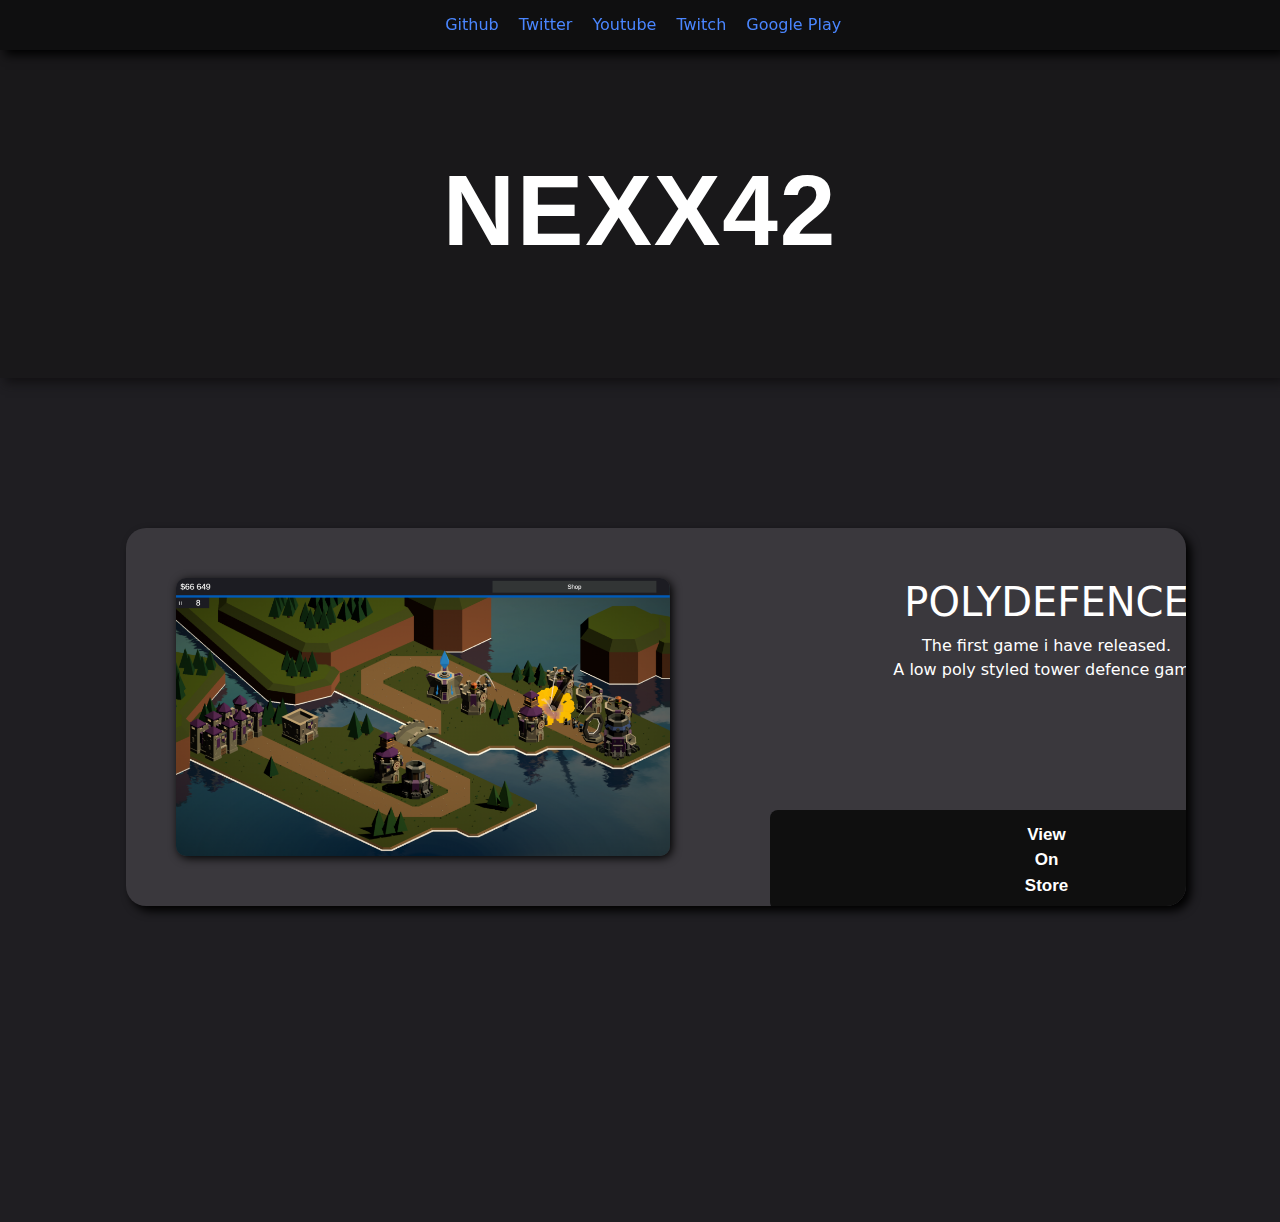
==== index.html @ 631907a1 "Website name fix" ====
<!DOCTYPE html>
<html>
    <head>
        <title>NeXx42</title>
        <link rel="stylesheet" href="bootstrap/css/bootstrap.min.css">
        <link rel = "stylesheet" type = "text/css" href = "StyleSheet.css">

        <script>
            function openLink(to){
                switch(to){
                    case "store-polydefence":
                        window.open("https://play.google.com/store/apps/details?id=com.Polynexx.PolyDefence", "_blank");
                        break;
                }
            }
        </script>
    </head>
    <body>

        <div class="Links">
            <ul>
                <li><a href="https://github.com/NeXx42"target="_blank">Github</a></li>
                <li><a href="https://twitter.com/Nexx42tv"target="_blank">Twitter</a></li>
                <li ><a href="https://www.youtube.com/channel/UCvHiG9ZnD5xXVgLH3eRAClg"target="_blank">Youtube</a></li>
                <li ><a href="https://www.twitch.tv/nexx42tv"target="_blank">Twitch</a></li>
                <li ><a href="https://play.google.com/store/apps/developer?id=Polynexx"target="_blank">Google Play</a></li>
            </ul>
        </div>
        <div class="TopHeader">
            <h1 class="TopHeader">NEXX42</h1>
        </div>

        <ol>
            <div class="Lastest">
                <img src="Resources/Screenshot3.png" width="1920" height="1080"></img>
                <div id="Lastest-Text">
                    <h1> POLYDEFENCE</h1>
                    <a>The first game i have released.<br>A low poly styled tower defence game</a><br>
                    <button type="button" onclick="openLink('store-polydefence')">View On Store</button>
                </div>
            </div>      
        </ol>
    </body>
</html>
---- StyleSheet.css ----
*{
    margin: 0;
    padding: 0;
    box-sizing: border-box;
}

body{
    background-color: rgb(31,30,34);
    position: relative;
    min-height: 100vh;
    padding-bottom: 50vh;
}



/* width */
::-webkit-scrollbar {
    width: 7px;
  }
  
  /* Track */
  ::-webkit-scrollbar-track {
    box-shadow: rgb(31,30,34); 
  }
   
  /* Handle */
  ::-webkit-scrollbar-thumb {
    background: #919091; 
    border-radius: 10px;
  }
  
  /* Handle on hover */
  ::-webkit-scrollbar-thumb:hover {
    background: #686868; 
  }






div.Links{
    background-color: #0F0F10;
    position: fixed;
    top: 0px;
    left: 0;
    width: 100%;
    height: 50px;
    overflow: hidden;

    text-align: center;
    z-index: 999;

    box-shadow: 5px 5px 10px #000000;
}

div.Links li a{
    color: #4a86ff;
    text-decoration: none;
    padding: 0px 10px;

    transition: all .1s;
}

div.Links a:hover{
    color: #2459c2;
}

div.Links ul{
    margin-left: auto;
    margin-right: auto;
    margin-top: 15px;
    display: flex;

    align-content: center;
    justify-content: center;

    float: none;
    position: relative;
    top: 20%;
    left: 49%;
    transform: translate(-50%, -50%);

    list-style-type: none;
    cursor:pointer;  
}




.TopHeader{
    background-color: rgb(25,24,26);
    position: relative;
    top: 50px;
    left: 0;
    width: 100%;
    overflow: hidden;
    padding: 50px;

    align-content: center;
    justify-content: center;


}

div.TopHeader{
    box-shadow: 5px 5px 10px rgb(18, 17, 19);
}

h1.TopHeader{
    text-align: center;

    cursor:default;  
    font-family: "Arial Black", Gadget, sans-serif;
    letter-spacing: 1.8px;
    word-spacing: -5px;
    color: #FFFFFF;
    font-weight: 700;
    text-decoration: none;
    font-style: normal;
    font-variant: normal;
    text-transform: uppercase;

    top: 0px;
    font-size: 100px;
}




.Lastest{
    background-color: rgb(58, 56, 61);
    border-radius: 20px;

    overflow: hidden;
    position: relative;
    top: 150px;
    margin-top: 50px;
    width: 85%;
    left: 7.5%;
    height: 378px;
    padding: 50px 50px;
    box-sizing:border-box;
    display: flex;

    box-shadow: 5px 5px 10px black;
}

.Lastest img{
    width: 40em;
    height: 100%;
    border-radius: 10px;
    box-shadow: 2px 2px 10px #000000;
    margin-right: 100px;
}

#Lastest-Text{
    color: white;
    width: 75%;
    text-align: center;
}

.Lastest button{
    margin-top: 7.5em;
    background-color:#0f0f0f;
	display:inline-block;
	cursor:pointer;
	color:#ffffff;
	font-family:Arial;
	font-size:17px;
	font-weight:bold;
	padding: 12px 15em;
	text-decoration:none;
    border: none;
    bottom: 0;;
    border-radius: 8px;
    transition: all .1s;
}

.Lastest button:hover {
	background-color:#000000;
    box-shadow: 5px 5px 10px #000000;
}
.Lastest button:active {
	position:relative;
	top:1px;
}
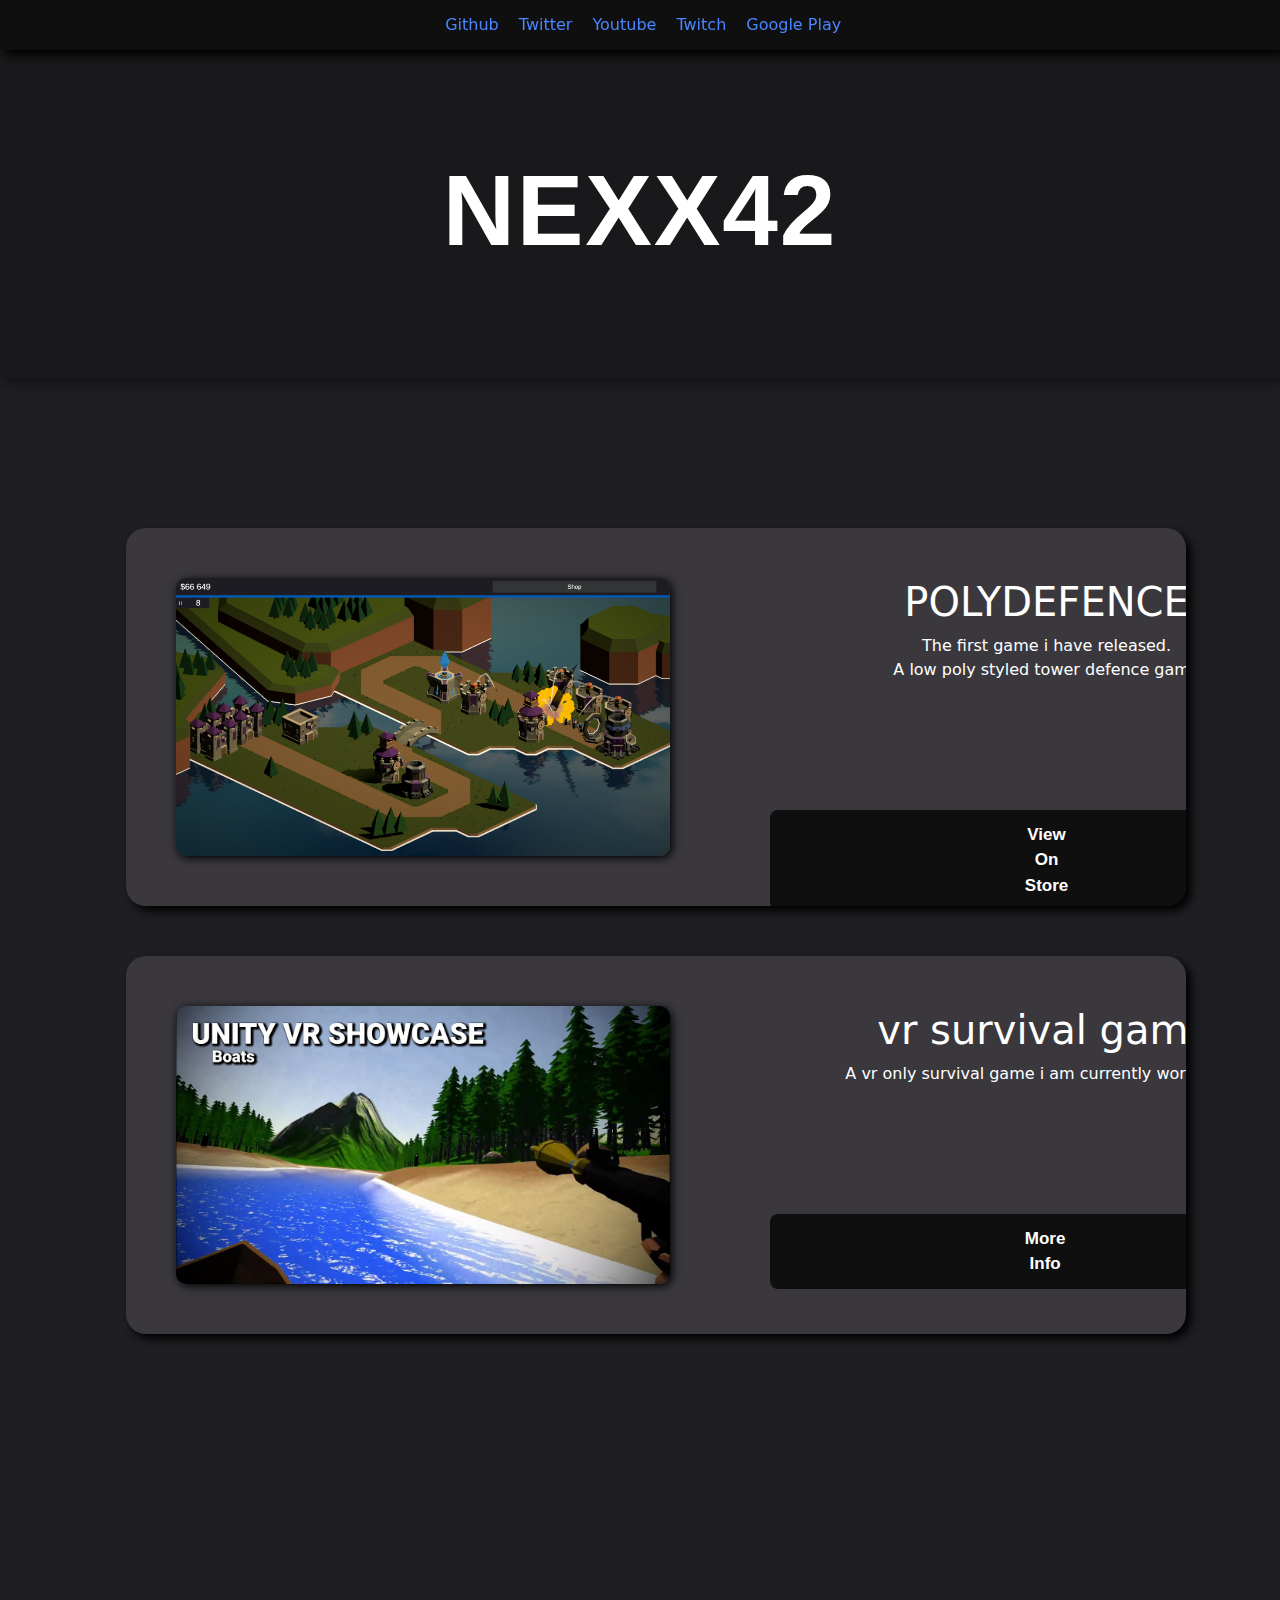
==== commit 52f68cbe: "Added vr fps page" ====
--- a/index.html
+++ b/index.html
@@ -10,6 +10,10 @@
                 switch(to){
                     case "store-polydefence":
                         window.open("https://play.google.com/store/apps/details?id=com.Polynexx.PolyDefence", "_blank");
+                        break;
+
+                    case "page-vrfps":
+                        window.location.href = "Blogs/FPSBlog.html";
                         break;
                 }
             }
@@ -39,6 +43,15 @@
                     <button type="button" onclick="openLink('store-polydefence')">View On Store</button>
                 </div>
             </div>      
+
+            <div class="Lastest">
+                <img src="Resources/VR-FPS/1.jpg" width="1920" height="1080"></img>
+                <div id="Lastest-Text">
+                    <h1> vr survival game</h1>
+                    <a>A vr only survival game i am currently working on</a><br>
+                    <button type="button" onclick="openLink('page-vrfps')">More Info</button>
+                </div>
+            </div>  
         </ol>
     </body>
 </html>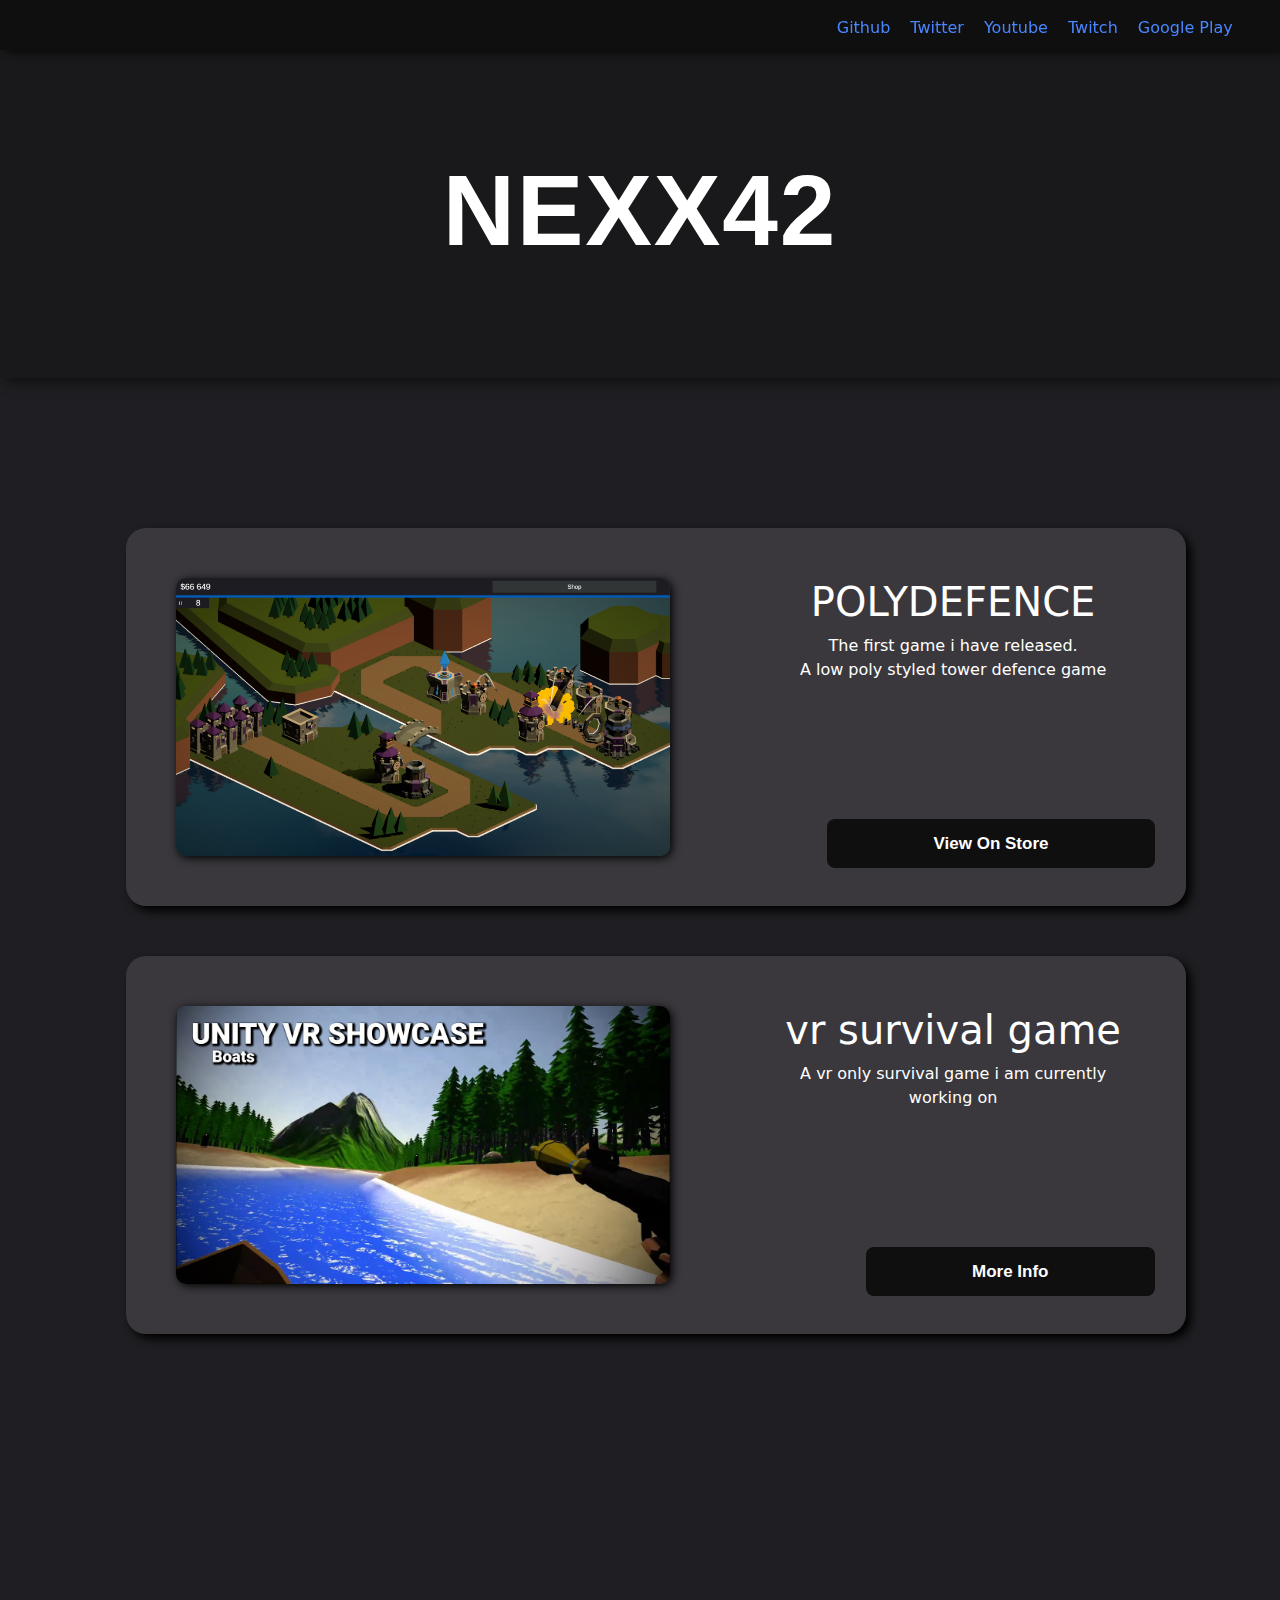
==== commit dda42938: "Added all conent for vr fps" ====
--- a/index.html
+++ b/index.html
@@ -4,6 +4,7 @@
         <title>NeXx42</title>
         <link rel="stylesheet" href="bootstrap/css/bootstrap.min.css">
         <link rel = "stylesheet" type = "text/css" href = "StyleSheet.css">
+        <link rel="icon" href="Resources/Profile.png">
 
         <script>
             function openLink(to){
@@ -38,8 +39,10 @@
             <div class="Lastest">
                 <img src="Resources/Screenshot3.png" width="1920" height="1080"></img>
                 <div id="Lastest-Text">
-                    <h1> POLYDEFENCE</h1>
-                    <a>The first game i have released.<br>A low poly styled tower defence game</a><br>
+                    <div>
+                        <h1> POLYDEFENCE</h1>
+                        <a>The first game i have released.<br>A low poly styled tower defence game<br></a>
+                    </div>
                     <button type="button" onclick="openLink('store-polydefence')">View On Store</button>
                 </div>
             </div>      
@@ -47,8 +50,10 @@
             <div class="Lastest">
                 <img src="Resources/VR-FPS/1.jpg" width="1920" height="1080"></img>
                 <div id="Lastest-Text">
-                    <h1> vr survival game</h1>
-                    <a>A vr only survival game i am currently working on</a><br>
+                    <div>
+                        <h1> vr survival game</h1>
+                        <a>A vr only survival game i am currently working on<br></a>
+                    </div>
                     <button type="button" onclick="openLink('page-vrfps')">More Info</button>
                 </div>
             </div>  
--- a/StyleSheet.css
+++ b/StyleSheet.css
@@ -9,6 +9,7 @@
     position: relative;
     min-height: 100vh;
     padding-bottom: 50vh;
+    min-width: 1100px;
 }
 
 
@@ -16,23 +17,23 @@
 /* width */
 ::-webkit-scrollbar {
     width: 7px;
-  }
+}
   
-  /* Track */
-  ::-webkit-scrollbar-track {
+/* Track */
+    ::-webkit-scrollbar-track {
     box-shadow: rgb(31,30,34); 
-  }
+}
    
-  /* Handle */
-  ::-webkit-scrollbar-thumb {
+/* Handle */
+::-webkit-scrollbar-thumb {
     background: #919091; 
     border-radius: 10px;
-  }
+}
   
-  /* Handle on hover */
-  ::-webkit-scrollbar-thumb:hover {
+/* Handle on hover */
+::-webkit-scrollbar-thumb:hover {
     background: #686868; 
-  }
+}
 
 
 
@@ -47,11 +48,22 @@
     width: 100%;
     height: 50px;
     overflow: hidden;
-
-    text-align: center;
+    display: flex;
+
     z-index: 999;
-
-    box-shadow: 5px 5px 10px #000000;
+    padding: 0px 25px;
+
+    box-shadow: 5px 0px 10px #000000;
+
+    
+    align-content: left;
+    justify-content: left;
+}
+
+.Links a{
+    margin-top: 15px;
+    color: white;
+    text-decoration: none;
 }
 
 div.Links li a{
@@ -72,9 +84,6 @@
     margin-top: 15px;
     display: flex;
 
-    align-content: center;
-    justify-content: center;
-
     float: none;
     position: relative;
     top: 20%;
@@ -82,7 +91,7 @@
     transform: translate(-50%, -50%);
 
     list-style-type: none;
-    cursor:pointer;  
+    cursor: pointer;  
 }
 
 
@@ -161,19 +170,25 @@
 }
 
 .Lastest button{
-    margin-top: 7.5em;
     background-color:#0f0f0f;
 	display:inline-block;
+
 	cursor:pointer;
 	color:#ffffff;
 	font-family:Arial;
 	font-size:17px;
 	font-weight:bold;
-	padding: 12px 15em;
 	text-decoration:none;
+
+	padding: 12px 10%;
+
     border: none;
-    bottom: 0;;
     border-radius: 8px;
+       
+    position: absolute;
+    bottom: 10%;
+    right: 3%;
+
     transition: all .1s;
 }
 
@@ -181,8 +196,5 @@
 	background-color:#000000;
     box-shadow: 5px 5px 10px #000000;
 }
-.Lastest button:active {
-	position:relative;
-	top:1px;
-}
-
+
+
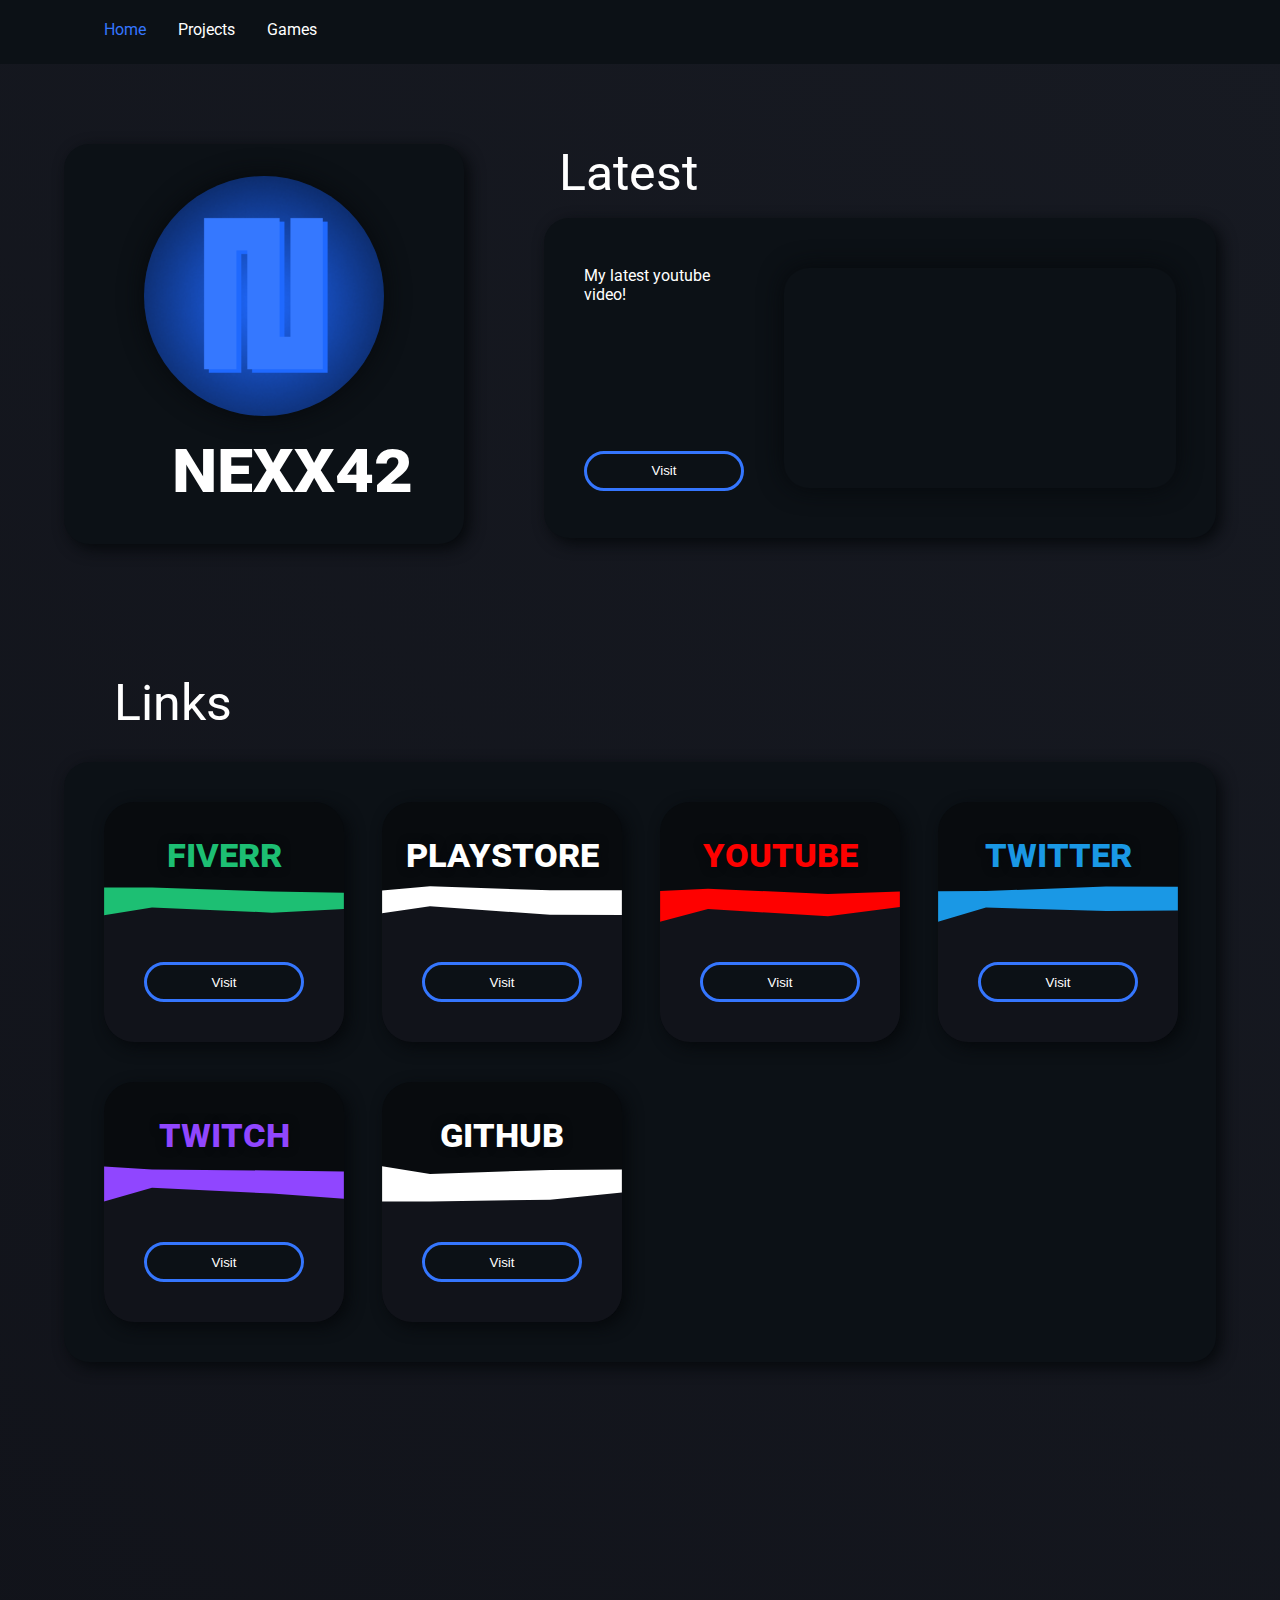
==== commit ca00579c: "Website redesign" ====
--- a/index.html
+++ b/index.html
@@ -1,62 +1,98 @@
 <!DOCTYPE html>
-<html>
+<html lang="en">
     <head>
-        <title>NeXx42</title>
-        <link rel="stylesheet" href="bootstrap/css/bootstrap.min.css">
-        <link rel = "stylesheet" type = "text/css" href = "StyleSheet.css">
-        <link rel="icon" href="Resources/Profile.png">
+        <meta charset="UTF-8">
+        <meta http-equiv="X-UA-Compatible" content="IE=edge">
+        <meta name="viewport" content="width=device-width, initial-scale=1.0">
 
+        <link href="https://css.gg/css?=|dark-mode" rel="stylesheet">
+
+        <link rel="preconnect" href="https://fonts.gstatic.com">
+        <link href="https://fonts.googleapis.com/css2?family=Roboto:wght@500&display=swap" rel="stylesheet">
+
+        <link href="StyleSheet.css" rel="StyleSheet" type="text/css">
+
+        <script src = "Javascript.js" type = "text/javascript"></script>
+        <script src = "./Resources/ContentLoader.js" type = "text/javascript"></script>
+        <script src = "./Resources/SiteContent.js" type = "text/javascript"></script>
+
+        <!-- Global site tag (gtag.js) - Google Analytics -->
+        <script async src="https://www.googletagmanager.com/gtag/js?id=G-R3EZ5P6T62"></script>
         <script>
-            function openLink(to){
-                switch(to){
-                    case "store-polydefence":
-                        window.open("https://play.google.com/store/apps/details?id=com.Polynexx.PolyDefence", "_blank");
-                        break;
+            window.dataLayer = window.dataLayer || [];
+            function gtag(){dataLayer.push(arguments);}
+            gtag('js', new Date());
 
-                    case "page-vrfps":
-                        window.location.href = "Blogs/FPSBlog.html";
-                        break;
-                }
-            }
+            gtag('config', 'G-R3EZ5P6T62');
         </script>
+
+        <link rel="icon" href="./Resources/Profile.png">
+        <title>Home</title>
     </head>
-    <body>
 
-        <div class="Links">
-            <ul>
-                <li><a href="https://github.com/NeXx42"target="_blank">Github</a></li>
-                <li><a href="https://twitter.com/Nexx42tv"target="_blank">Twitter</a></li>
-                <li ><a href="https://www.youtube.com/channel/UCvHiG9ZnD5xXVgLH3eRAClg"target="_blank">Youtube</a></li>
-                <li ><a href="https://www.twitch.tv/nexx42tv"target="_blank">Twitch</a></li>
-                <li ><a href="https://play.google.com/store/apps/developer?id=Polynexx"target="_blank">Google Play</a></li>
-            </ul>
-        </div>
-        <div class="TopHeader">
-            <h1 class="TopHeader">NEXX42</h1>
+    <body class="dark">
+        <div class="TopBar">
+            <div class="TopBarContainer">
+                <ul class="TopBarItem">
+                    <li class="TopBarItem"><a class="TopBarItem" href="./index.html" style="color: var(--AccentColour);">Home</a></li>
+                    <li class="TopBarItem"><a class="TopBarItem" href="./Pages/projects.html">Projects</a></li>
+                    <li class="TopBarItem"><a class="TopBarItem" href="./Pages/games.html">Games</a></li>
+                </ul>
+                
+                <i class="gg-dark-mode"><input class="TopBarItem"  type="button" onclick="ChangeTheme(0)"></i>
+            </div>
         </div>
 
-        <ol>
-            <div class="Lastest">
-                <img src="Resources/Screenshot3.png" width="1920" height="1080"></img>
-                <div id="Lastest-Text">
-                    <div>
-                        <h1> POLYDEFENCE</h1>
-                        <a>The first game i have released.<br>A low poly styled tower defence game<br></a>
+        <div Class="MainContainer">
+            <div class="ProfileContainer">
+                <div class="ProfileHolder">
+                    <img class="ProfileHolder" src="./Resources/Profile.png">
+                    <a class="ProfileHolder">Nexx42</a>
+                </div>
+
+                <div class="ProfileLatestContainer">
+                    <a class="ProfileLatest">Latest</a>
+                    <div class="ProfileLatest">
+
+                        <div class="ProfileLatestText">
+                            <a class="ProfileLatestText">
+                                My latest youtube video!
+                            </a>
+
+                            <input type="button" value="Visit" class="ProfileLatestText" onclick="window.open('https://www.youtube.com/watch?v=Yyer2_OreT4&t=2s','_blank')">
+                        </div>
+
+                        <iframe class="ProfileLatest" width="392" height="220" 
+                            src="https://www.youtube-nocookie.com/embed/Yyer2_OreT4" 
+                            title="YouTube video player" 
+                            frameborder="0" 
+                            allow="accelerometer; autoplay; clipboard-write; encrypted-media; gyroscope; picture-in-picture" 
+                            allowfullscreen>
+                        </iframe>
                     </div>
-                    <button type="button" onclick="openLink('store-polydefence')">View On Store</button>
+                    
                 </div>
-            </div>      
+            </div>
 
-            <div class="Lastest">
-                <img src="Resources/VR-FPS/1.jpg" width="1920" height="1080"></img>
-                <div id="Lastest-Text">
-                    <div>
-                        <h1> vr survival game</h1>
-                        <a>A vr only survival game i am currently working on<br></a>
-                    </div>
-                    <button type="button" onclick="openLink('page-vrfps')">More Info</button>
+            <div class="Links">
+                <a class="Links">Links</a>
+
+                <div id="LinkMainContainer">
+
+
                 </div>
-            </div>  
-        </ol>
+            </div>
+        </div>
+
+        <div class="Footer">
+
+        </div>
     </body>
+
+    <footer>
+        <script>
+            GenerateLinks();
+            LoadTheme();
+        </script>
+    </footer>
 </html>--- a/StyleSheet.css
+++ b/StyleSheet.css
@@ -1,38 +1,303 @@
-*{
-    margin: 0;
-    padding: 0;
-    box-sizing: border-box;
-}
+:root{
+    --base_headerMain : #0C1116;
+    --base_headerMain2 : #080b0e;
+    --base_bodyMain : #171A22;
+    --base_bodyMain2 : #11131a;
+    --base_defaultTextColor : white;
+    --base_bodyMainShadow : #06090c;
+
+    --Body_Width: calc(1920px * 0.6);
+    --AccentColour : #3576FE;
+}
+
+.light{
+    transition: all .2s;
+
+    --headerMain : #EEEEEE;
+    --headerMain2 : #dbdbdb;
+    --bodyMain : rgb(255, 255, 255);
+    --bodyMain2 : rgb(224, 224, 224);
+    --defaultTextColor : rgb(0, 0, 0);
+    --bodyMainShadow : rgb(165, 165, 165);
+}
+
+.dark{
+    transition: all .2s;
+
+    --headerMain : var(--base_headerMain);
+    --headerMain2 : var(--base_headerMain2);
+    --bodyMain : var(--base_bodyMain);
+    --bodyMain2 : var(--base_bodyMain2);
+    --defaultTextColor : var(--base_defaultTextColor);
+    --bodyMainShadow : var(--base_bodyMainShadow);
+}
+
+
+
+
+
 
 body{
-    background-color: rgb(31,30,34);
-    position: relative;
-    min-height: 100vh;
-    padding-bottom: 50vh;
-    min-width: 1100px;
+    font-family: 'Roboto', sans-serif;
+
+    color: var(--defaultTextColor);
+    background: linear-gradient(45deg, var(--bodyMain2) 0%, var(--bodyMain) 100%);
+
+    margin: 0em;
+    cursor: default;
+
+    animation: transitionIn .5s linear;
+}
+
+@keyframes transitionIn{
+    from{
+        opacity: 0;
+    }
+
+    to{
+        opacity: 1;
+    }
 }
 
 
 
 /* width */
 ::-webkit-scrollbar {
-    width: 7px;
+    width: 10px;
 }
   
 /* Track */
-    ::-webkit-scrollbar-track {
-    box-shadow: rgb(31,30,34); 
-}
-   
+::-webkit-scrollbar-track {
+    background-color: var(--headerMain2);
+}
+
 /* Handle */
 ::-webkit-scrollbar-thumb {
-    background: #919091; 
-    border-radius: 10px;
-}
-  
-/* Handle on hover */
-::-webkit-scrollbar-thumb:hover {
-    background: #686868; 
+    background: var(--AccentColour); 
+}
+
+
+
+.MainContainer{
+    position: relative;
+
+    left: Calc((100% - var(--Body_Width)) / 2);
+
+    min-width : var(--Body_Width);
+    width: var(--Body_Width);
+    height: 100%;
+
+    margin-top: 5em;
+}
+
+
+
+
+
+.TopBar{
+    width: 100%;
+    height: 4em;
+
+    background-color: var(--headerMain);
+    z-index: 5;
+}
+
+.TopBarContainer{
+    position: relative;
+
+    min-width : var(--Body_Width);
+    width: var(--Body_Width);
+    height: 100%;
+
+    left: Calc((100% - var(--Body_Width)) / 2);
+
+    display: flex;
+}
+
+ul.TopBarItem{
+    display: flex;
+    list-style-type: none;  
+
+    width: 95%;
+}
+
+li.TopBarItem{
+    height: 100%;
+    width: auto;
+    margin-right: 2em;
+}
+
+a.TopBarItem{
+    text-decoration: none;
+    height: 100%;
+
+    text-align: center;
+    vertical-align: sub;
+
+    color: var(--defaultTextColor);
+
+    transition: color .2s;
+}
+
+a.TopBarItem:hover{
+    cursor: pointer;
+    color: var(--AccentColour);
+}
+
+input.TopBarItem{
+    position: relative;
+
+    width: 2em;
+    height: 2em;
+    right: .5em;
+
+    background-color: var(--headerMain);
+    border-width: 0px;
+
+    opacity: 0;
+    z-index: 1;
+
+    cursor: pointer;
+}
+
+.gg-dark-mode {
+    position: relative;
+
+    transform: scale(var(--ggs,1.25));
+    right: .5em;
+    top: 1.25em;
+
+    margin: 0em;
+}
+
+
+
+
+
+div.ProfileContainer{
+    position: relative;
+    width: 100%;
+    height: 25em;
+}
+
+div.ProfileHolder{
+    width: 25em;
+    height: 25em;
+
+    box-shadow: var(--bodyMainShadow) 5px 5px 15px 0px;
+    background-color: var(--headerMain);
+    border-radius: 25px;
+
+    display: flex;
+    justify-items: center;
+}
+
+img.ProfileHolder{
+    position: relative;
+    width: 15em;
+    height: 15em;
+
+    border-radius: 100000px;
+    left: calc(5em);
+    top: 2em;
+
+    box-shadow: var(--base_bodyMainShadow) 0px 0px 25px 0px;
+}
+
+a.ProfileHolder{
+    position: relative;
+    text-align: center;
+
+    right: 25;
+    top: 3.7em;
+    right: 1.76em;
+
+    font-size: 75px;
+    font-weight: bold;
+    font-variant: all-small-caps;
+}
+
+
+
+
+
+div.ProfileLatestContainer{
+    position: relative;
+
+    height: 20em;
+    width: calc((100% - 25em) - 5em);
+
+    left: 30em;
+    bottom: 25em;
+}
+
+div.ProfileLatest{
+    position: relative;
+
+    width: 100%;
+    height: 100%;
+
+    box-shadow: var(--bodyMainShadow) 5px 5px 15px 0px;
+    background-color: var(--headerMain);
+    top: 1em;
+
+    border-radius: 25px;
+
+    display: flex;
+
+    justify-content: space-evenly;
+    vertical-align: center;
+    align-items: center;
+}
+
+iframe.ProfileLatest
+{
+    position: relative;
+
+    border-radius: 25px;
+    box-shadow: var(--base_bodyMainShadow) 0px 0px 25px 0px;
+}
+
+div.ProfileLatestText{
+    max-width: 10em;
+    height: 70%;
+
+    display: inline-block;
+}
+
+input.ProfileLatestText{
+    position: relative;
+
+    top: 11em;
+
+    height: 3em;
+    width: 12em;
+    z-index: 10;
+    
+    background-color: var(--headerMain);
+    color: var(--defaultTextColor);
+
+    border-radius: 25px;    
+	border: 3px solid var(--AccentColour);
+    
+    transition: all .2s linear;
+    cursor: pointer;
+}
+
+input.ProfileLatestText:hover{
+    background-color: var(--AccentColour);
+    transform: scale(1.1);
+}
+
+
+
+a.ProfileLatest{
+    position: relative;
+
+    font-size: 50px;
+    height: 5em;
+
+    padding-left: 15px;
 }
 
 
@@ -41,160 +306,137 @@
 
 
 div.Links{
-    background-color: #0F0F10;
-    position: fixed;
-    top: 0px;
-    left: 0;
+    position: relative;
+    top: 5em;
+}
+
+a.Links{
+    position: relative;
+
+    font-size: 50px;
+    top: 1em;
+    left: 1em;
+}
+
+
+#LinkMainContainer{
+    width: calc(100% - 2.5em);
+    height: 35em;
+    margin-top: 5em;
+
+    display: grid;
+    grid-template-columns: repeat(4, auto);
+    background-color: var(--headerMain);
+
+    border-radius: 25px;
+    padding-top: 2.5em;
+    padding-left: 2.5em;
+
+    box-shadow: var(--bodyMainShadow) 5px 5px 15px 0px;
+}
+
+div.LinkContainer{
+    height: 15em;
+    min-width: 15em;
+    max-width: 15em;
+
+    background-color: var(--headerMain2);
+    border-radius: 30px;
+
+    box-shadow: var(--bodyMainShadow) 5px 5px 15px 0px;
+}
+
+div.LinkContainerTop{
+    height: 5em;
+    position: relative;
+
+    display: flex;
+    justify-content: center;
+}
+
+a.LinkContainerTop{
+    position: relative;
+
+    font-size: 40px;
+    font-weight: bold;
+    font-variant: all-small-caps;
+
+    top: .7em;
+    text-align: center;
+
+    text-shadow: var(--bodyMainShadow) 0px 0px 10px;
+}
+
+
+div.LinkContainerBot{
+    position: relative;
+
+    height: 5em;
+    width: 99.9%;
+    left: .05%;
+
+    background-color: var(--bodyMain2);
+}
+
+
+div.LinkContainerBot2{
+    position: relative;
+
     width: 100%;
-    height: 50px;
-    overflow: hidden;
-    display: flex;
-
-    z-index: 999;
-    padding: 0px 25px;
-
-    box-shadow: 5px 0px 10px #000000;
-
+    height: 10em;
+    bottom: 5em;
     
-    align-content: left;
-    justify-content: left;
-}
-
-.Links a{
-    margin-top: 15px;
-    color: white;
-    text-decoration: none;
-}
-
-div.Links li a{
-    color: #4a86ff;
-    text-decoration: none;
-    padding: 0px 10px;
-
-    transition: all .1s;
-}
-
-div.Links a:hover{
-    color: #2459c2;
-}
-
-div.Links ul{
-    margin-left: auto;
-    margin-right: auto;
-    margin-top: 15px;
-    display: flex;
-
-    float: none;
-    position: relative;
-    top: 20%;
-    left: 49%;
-    transform: translate(-50%, -50%);
-
-    list-style-type: none;
-    cursor: pointer;  
-}
-
-
-
-
-.TopHeader{
-    background-color: rgb(25,24,26);
-    position: relative;
-    top: 50px;
-    left: 0;
+    background-color: var(--bodyMain2);
+    border-radius: 00px 0px 30px 30px;
+}
+
+input.LinkContainerBot{
+    position: relative;
+
+    bottom: 12em;
+    left: 3em;
+
+    height: 3em;
+    width: 12em;
+    z-index: 10;
+    
+    background-color: var(--headerMain);
+    color: var(--defaultTextColor);
+
+    border-radius: 25px;    
+	border: 3px solid var(--AccentColour);
+    
+    transition: all .2s linear;
+
+    cursor: pointer;
+}
+
+input.LinkContainerBot:hover{
+    background-color: var(--AccentColour);
+    transform: scale(1.1);
+}
+
+
+
+
+
+
+
+
+
+
+
+
+
+
+
+
+
+.Footer{
+    position: relative;
+    margin-top: 20em;
+
     width: 100%;
-    overflow: hidden;
-    padding: 50px;
-
-    align-content: center;
-    justify-content: center;
-
-
-}
-
-div.TopHeader{
-    box-shadow: 5px 5px 10px rgb(18, 17, 19);
-}
-
-h1.TopHeader{
-    text-align: center;
-
-    cursor:default;  
-    font-family: "Arial Black", Gadget, sans-serif;
-    letter-spacing: 1.8px;
-    word-spacing: -5px;
-    color: #FFFFFF;
-    font-weight: 700;
-    text-decoration: none;
-    font-style: normal;
-    font-variant: normal;
-    text-transform: uppercase;
-
-    top: 0px;
-    font-size: 100px;
-}
-
-
-
-
-.Lastest{
-    background-color: rgb(58, 56, 61);
-    border-radius: 20px;
-
-    overflow: hidden;
-    position: relative;
-    top: 150px;
-    margin-top: 50px;
-    width: 85%;
-    left: 7.5%;
-    height: 378px;
-    padding: 50px 50px;
-    box-sizing:border-box;
-    display: flex;
-
-    box-shadow: 5px 5px 10px black;
-}
-
-.Lastest img{
-    width: 40em;
-    height: 100%;
-    border-radius: 10px;
-    box-shadow: 2px 2px 10px #000000;
-    margin-right: 100px;
-}
-
-#Lastest-Text{
-    color: white;
-    width: 75%;
-    text-align: center;
-}
-
-.Lastest button{
-    background-color:#0f0f0f;
-	display:inline-block;
-
-	cursor:pointer;
-	color:#ffffff;
-	font-family:Arial;
-	font-size:17px;
-	font-weight:bold;
-	text-decoration:none;
-
-	padding: 12px 10%;
-
-    border: none;
-    border-radius: 8px;
-       
-    position: absolute;
-    bottom: 10%;
-    right: 3%;
-
-    transition: all .1s;
-}
-
-.Lastest button:hover {
-	background-color:#000000;
-    box-shadow: 5px 5px 10px #000000;
-}
-
-
+    height: 10em;
+    background-color: var(--headerMain2);
+}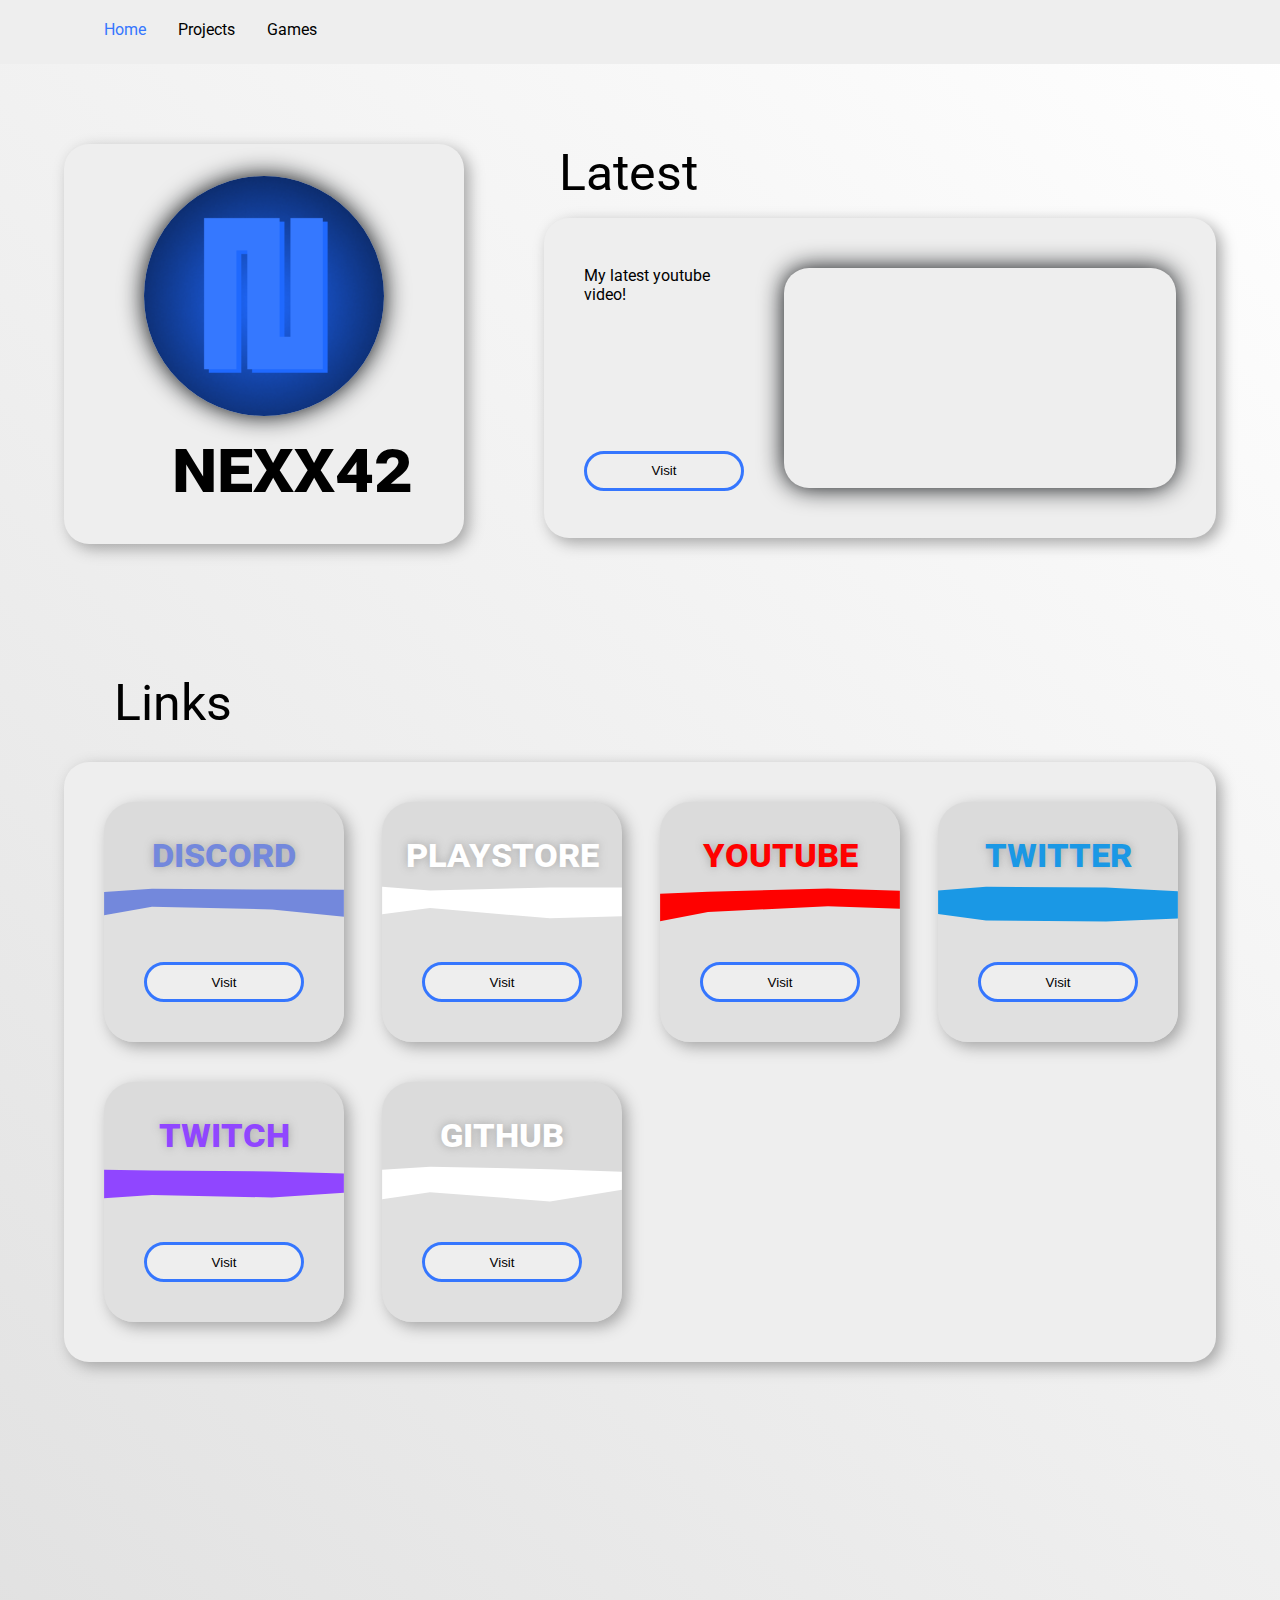
==== commit d671a13e: "Changed Latest Video" ====
--- a/index.html
+++ b/index.html
@@ -59,11 +59,11 @@
                                 My latest youtube video!
                             </a>
 
-                            <input type="button" value="Visit" class="ProfileLatestText" onclick="window.open('https://www.youtube.com/watch?v=Yyer2_OreT4&t=2s','_blank')">
+                            <input type="button" value="Visit" class="ProfileLatestText" onclick="window.open('https://youtu.be/szovCEVkpQQ','_blank')">
                         </div>
 
                         <iframe class="ProfileLatest" width="392" height="220" 
-                            src="https://www.youtube-nocookie.com/embed/Yyer2_OreT4" 
+                            src="https://www.youtube-nocookie.com/embed/szovCEVkpQQ" 
                             title="YouTube video player" 
                             frameborder="0" 
                             allow="accelerometer; autoplay; clipboard-write; encrypted-media; gyroscope; picture-in-picture" 
@@ -95,4 +95,4 @@
             LoadTheme();
         </script>
     </footer>
-</html>+</html>
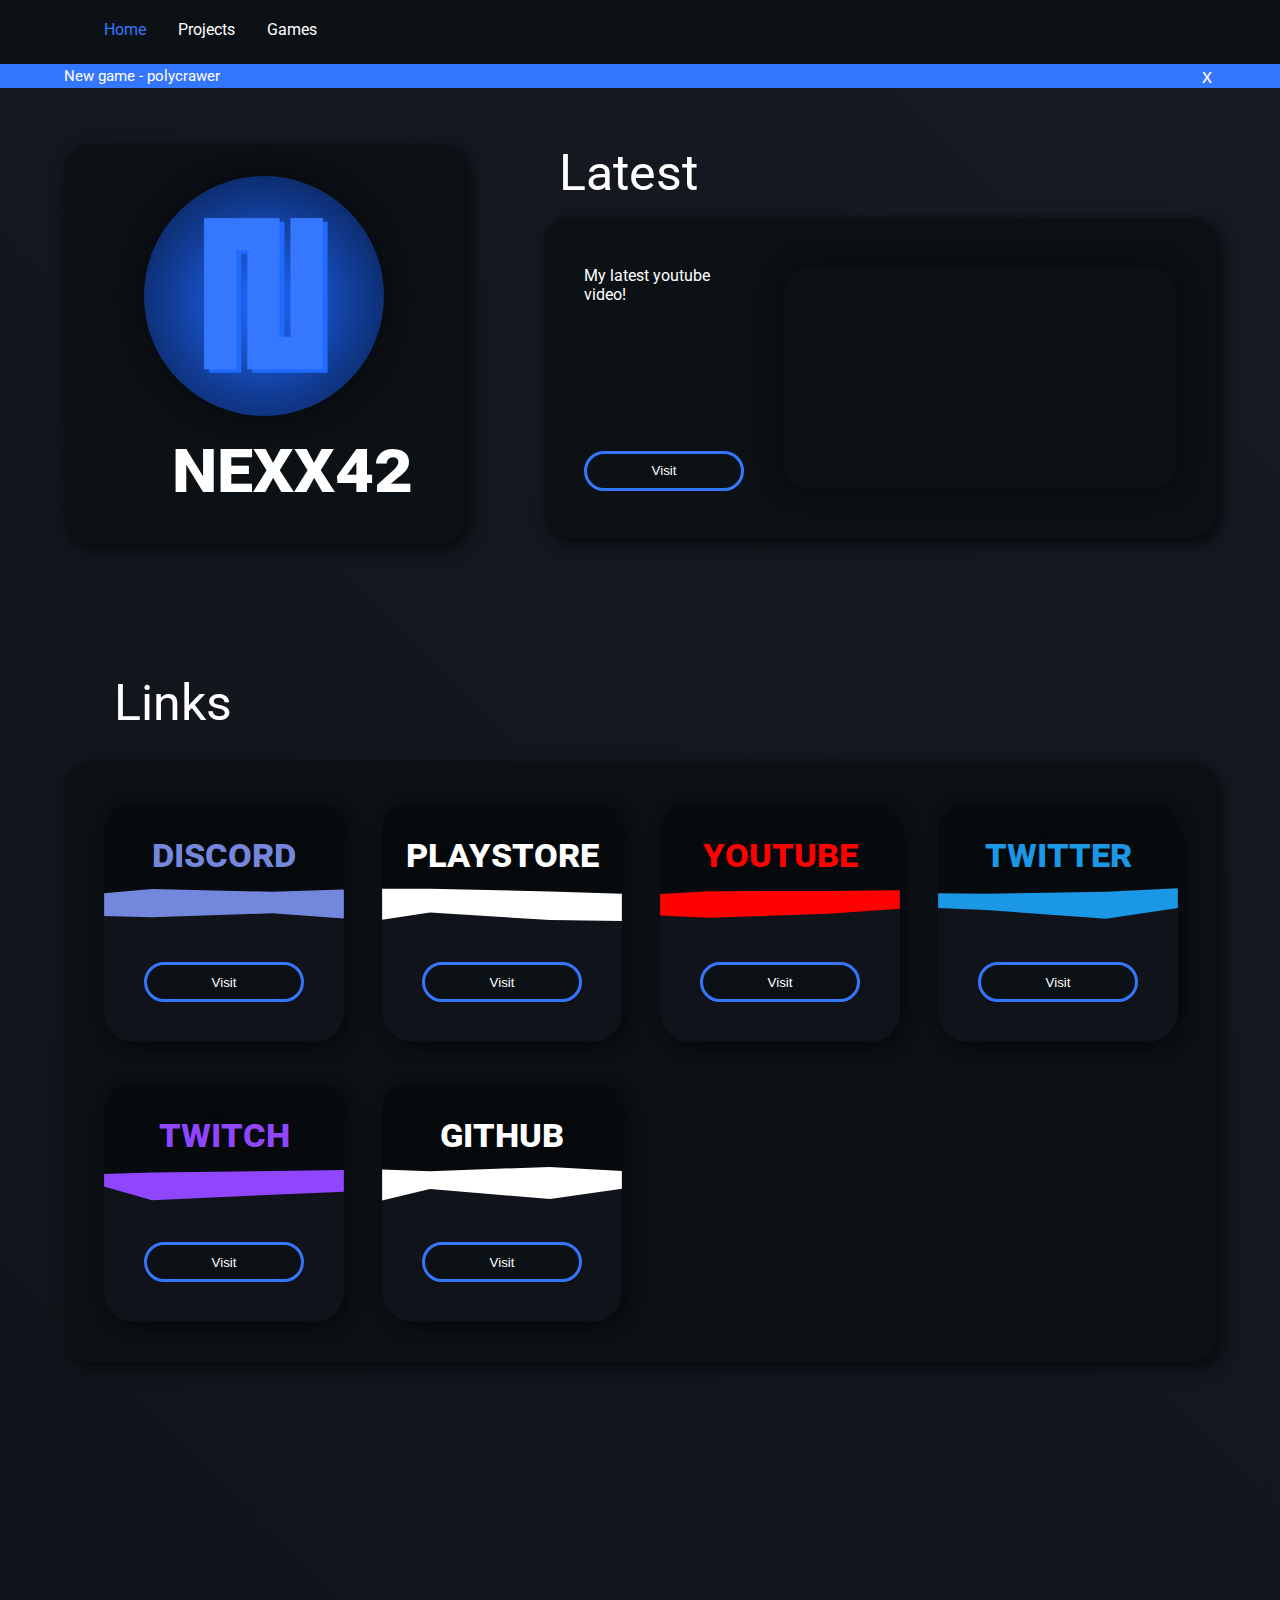
==== commit 3e90ca0d: "More updates to redesign" ====
--- a/index.html
+++ b/index.html
@@ -13,8 +13,8 @@
         <link href="StyleSheet.css" rel="StyleSheet" type="text/css">
 
         <script src = "Javascript.js" type = "text/javascript"></script>
-        <script src = "./Resources/ContentLoader.js" type = "text/javascript"></script>
-        <script src = "./Resources/SiteContent.js" type = "text/javascript"></script>
+        <script src = "./Scripts/ContentLoader.js" type = "text/javascript"></script>
+        <script src = "./Scripts/SiteContent.js" type = "text/javascript"></script>
 
         <!-- Global site tag (gtag.js) - Google Analytics -->
         <script async src="https://www.googletagmanager.com/gtag/js?id=G-R3EZ5P6T62"></script>
@@ -22,7 +22,6 @@
             window.dataLayer = window.dataLayer || [];
             function gtag(){dataLayer.push(arguments);}
             gtag('js', new Date());
-
             gtag('config', 'G-R3EZ5P6T62');
         </script>
 
@@ -41,6 +40,12 @@
                 
                 <i class="gg-dark-mode"><input class="TopBarItem"  type="button" onclick="ChangeTheme(0)"></i>
             </div>
+            <div id="Topbar_Notification">
+                <div class="Topbar_Notification">
+                    <p class="Topbar_Notification" href="./Pages/projects.html" onclick="">test</p>
+                    <input class="Topbar_Notification" type="button" value="x">
+                </div>
+            </Div>
         </div>
 
         <div Class="MainContainer">
@@ -61,7 +66,6 @@
 
                             <input type="button" value="Visit" class="ProfileLatestText" onclick="window.open('https://youtu.be/szovCEVkpQQ','_blank')">
                         </div>
-
                         <iframe class="ProfileLatest" width="392" height="220" 
                             src="https://www.youtube-nocookie.com/embed/szovCEVkpQQ" 
                             title="YouTube video player" 
@@ -69,6 +73,7 @@
                             allow="accelerometer; autoplay; clipboard-write; encrypted-media; gyroscope; picture-in-picture" 
                             allowfullscreen>
                         </iframe>
+                
                     </div>
                     
                 </div>
@@ -85,12 +90,12 @@
         </div>
 
         <div class="Footer">
-
         </div>
     </body>
 
     <footer>
         <script>
+            LoadNotification();
             GenerateLinks();
             LoadTheme();
         </script>
--- a/StyleSheet.css
+++ b/StyleSheet.css
@@ -95,11 +95,12 @@
 
 
 .TopBar{
+    position: relative;
     width: 100%;
     height: 4em;
 
     background-color: var(--headerMain);
-    z-index: 5;
+    z-index: 10;
 }
 
 .TopBarContainer{
@@ -170,8 +171,51 @@
     margin: 0em;
 }
 
-
-
+div#Topbar_Notification{
+    position: sticky;
+
+    width: 100%;
+    height: 1.5em;
+    background-color: var(--AccentColour);
+    display: flex;
+    justify-content: center;
+
+    z-index: 10;
+}
+
+div.Topbar_Notification{
+    width: var(--Body_Width);
+    display: inline;
+}
+
+input.Topbar_Notification{
+    position: relative;
+
+    text-decoration: none;
+    border-style: none;
+    background-color: transparent;
+
+    width: 1em;
+    left: calc(100% - 1em);
+    height: 1em;
+    bottom: 2.4em;
+
+    text-align: center;
+    font-size: 20px;
+    color: white;
+
+    cursor: pointer;
+}
+
+p.Topbar_Notification{
+    position: relative;
+    width: 50%;
+
+    bottom: .8em;
+    font-size: 15px;
+
+    cursor: pointer;
+}
 
 
 div.ProfileContainer{
@@ -421,11 +465,45 @@
 
 
 
-
-
-
-
-
+div#Enlarged_Image_Holder{
+    position: absolute;
+
+    top: 0em;
+    width: 100%;
+    height: 100%;
+
+    background-color: rgba(0, 0, 0, .9);
+
+    z-index: 5;
+    display: flex;
+    justify-content: center;
+    align-items: center;
+    cursor: pointer;
+}
+
+img#Enlarged_Image{
+    position: relative;
+    height: 70%;
+    border-radius: 25px;
+
+    border-style: solid;
+    border-color: var(--headerMain2);
+    background-color: var(--bodyMainShadow);
+    border-width: 15px;
+    
+    animation: imageEnlarge .1s ease-in-out;
+    cursor: pointer;
+}
+
+
+@keyframes imageEnlarge{
+    0%{
+        transform: scale(0);
+    }
+    100%{
+        transform: scale(1);
+    }
+}
 
 
 
@@ -439,4 +517,4 @@
     width: 100%;
     height: 10em;
     background-color: var(--headerMain2);
-}+}
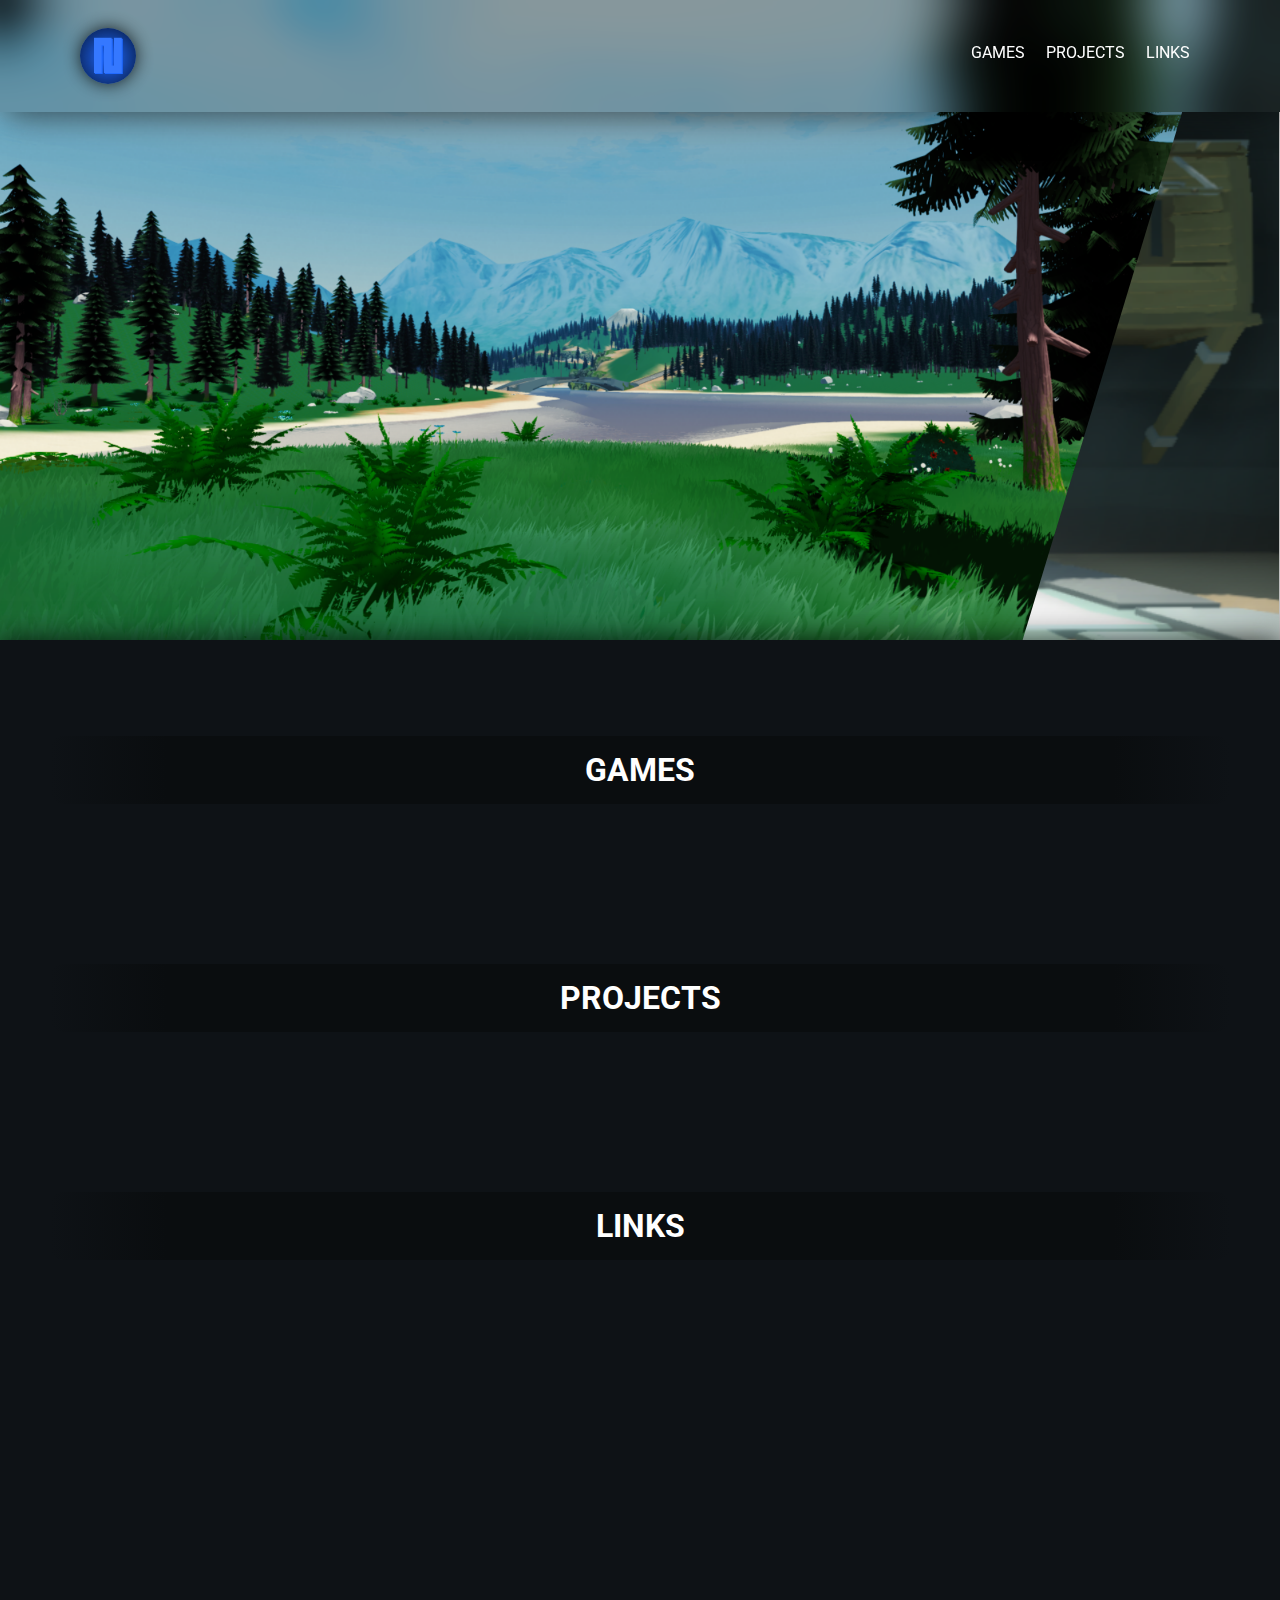
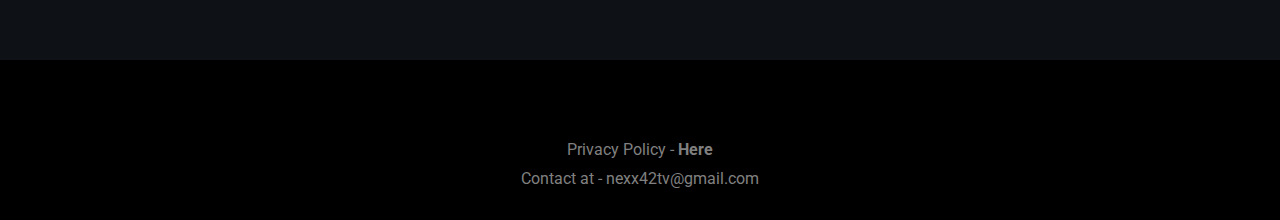
==== commit e2c41a6c: "complete site redesign" ====
--- a/index.html
+++ b/index.html
@@ -1,21 +1,15 @@
 <!DOCTYPE html>
-<html lang="en">
+    <html lang="en">
     <head>
         <meta charset="UTF-8">
         <meta http-equiv="X-UA-Compatible" content="IE=edge">
         <meta name="viewport" content="width=device-width, initial-scale=1.0">
 
-        <link href="https://css.gg/css?=|dark-mode" rel="stylesheet">
-
-        <link rel="preconnect" href="https://fonts.gstatic.com">
+        <link rel="preconnect" href="https://fonts.googleapis.com">
+        <link rel="preconnect" href="https://fonts.gstatic.com" crossorigin>
         <link href="https://fonts.googleapis.com/css2?family=Roboto:wght@500&display=swap" rel="stylesheet">
 
-        <link href="StyleSheet.css" rel="StyleSheet" type="text/css">
-
-        <script src = "Javascript.js" type = "text/javascript"></script>
-        <script src = "./Scripts/ContentLoader.js" type = "text/javascript"></script>
-        <script src = "./Scripts/SiteContent.js" type = "text/javascript"></script>
-
+        
         <!-- Global site tag (gtag.js) - Google Analytics -->
         <script async src="https://www.googletagmanager.com/gtag/js?id=G-R3EZ5P6T62"></script>
         <script>
@@ -25,79 +19,102 @@
             gtag('config', 'G-R3EZ5P6T62');
         </script>
 
-        <link rel="icon" href="./Resources/Profile.png">
+
+        <script src="https://code.jquery.com/jquery-3.6.1.js" integrity="sha256-3zlB5s2uwoUzrXK3BT7AX3FyvojsraNFxCc2vC/7pNI=" crossorigin="anonymous"></script>
+
+
+        <script src="./Resources/JS/main.js"></script>
+        <script src="./Resources/JS/PageChanger.js"></script>
+        <script src="./Resources/Content/content.js"></script>
+
+        <link rel="stylesheet" href="./Resources/CSS/index.css">
+
+        <link rel="icon" href="./Resources/Images/Profile.png">
         <title>Home</title>
+
+
     </head>
+    <body>
+        <link rel="stylesheet" href="./Resources/CSS/PageChanger.css">
+        <div class="content-loader"></div>
 
-    <body class="dark">
-        <div class="TopBar">
-            <div class="TopBarContainer">
-                <ul class="TopBarItem">
-                    <li class="TopBarItem"><a class="TopBarItem" href="./index.html" style="color: var(--AccentColour);">Home</a></li>
-                    <li class="TopBarItem"><a class="TopBarItem" href="./Pages/projects.html">Projects</a></li>
-                    <li class="TopBarItem"><a class="TopBarItem" href="./Pages/games.html">Games</a></li>
-                </ul>
-                
-                <i class="gg-dark-mode"><input class="TopBarItem"  type="button" onclick="ChangeTheme(0)"></i>
-            </div>
-            <div id="Topbar_Notification">
-                <div class="Topbar_Notification">
-                    <p class="Topbar_Notification" href="./Pages/projects.html" onclick="">test</p>
-                    <input class="Topbar_Notification" type="button" value="x">
-                </div>
-            </Div>
-        </div>
 
-        <div Class="MainContainer">
-            <div class="ProfileContainer">
-                <div class="ProfileHolder">
-                    <img class="ProfileHolder" src="./Resources/Profile.png">
-                    <a class="ProfileHolder">Nexx42</a>
-                </div>
+        <link rel="stylesheet" href="./Resources/CSS/header.css">
+        <script src="./Resources/JS/headerbar.js"></script>
 
-                <div class="ProfileLatestContainer">
-                    <a class="ProfileLatest">Latest</a>
-                    <div class="ProfileLatest">
-
-                        <div class="ProfileLatestText">
-                            <a class="ProfileLatestText">
-                                My latest youtube video!
-                            </a>
-
-                            <input type="button" value="Visit" class="ProfileLatestText" onclick="window.open('https://youtu.be/szovCEVkpQQ','_blank')">
-                        </div>
-                        <iframe class="ProfileLatest" width="392" height="220" 
-                            src="https://www.youtube-nocookie.com/embed/szovCEVkpQQ" 
-                            title="YouTube video player" 
-                            frameborder="0" 
-                            allow="accelerometer; autoplay; clipboard-write; encrypted-media; gyroscope; picture-in-picture" 
-                            allowfullscreen>
-                        </iframe>
-                
-                    </div>
-                    
-                </div>
+        <div class="header-main">
+            <div class="header-main-left">
+                <img class="header-main-left" onclick="window.location='./index.html'" src="./Resources/Images/Profile.png" alt="">
             </div>
 
-            <div class="Links">
-                <a class="Links">Links</a>
-
-                <div id="LinkMainContainer">
-
-
-                </div>
+            <div class="header-main-right">
+                <ul class="header-main-right">
+                    <li class="header-main-right" data-scrollid="0"><p>Games</p></li>
+                    <li class="header-main-right" data-scrollid="1"><p>Projects</p></li>
+                    <li class="header-main-right" data-scrollid="2"><p>Links</p></li>
+                </ul>
             </div>
         </div>
 
-        <div class="Footer">
+        <div class="home-img-master">
+            <div class="home-img-container">
+                <img class="home-img" src="./Resources/Images/VR-FPS/ShowcasePics/screenshot4.png"></img>
+                <img class="home-img" src="./Resources/Images/Screenshot3.png"></img>
+                <img class="home-img" src="./Resources/Images/PolyCrawler/PolyCrawler_BG.png"></img>
+    
+            </div>
+            
         </div>
+
+        <div class="home-content">
+
+
+
+
+            <div class="home-content-header">
+                <h1>Games</h1>
+            </div>
+            <div id="home-content-games" class="home-content-container">
+
+            </div>
+
+
+
+            <div class="home-content-header">
+                <h1>Projects</h1>
+            </div>
+            <div id="home-content-projects" class="home-content-container">
+
+            </div>
+            
+
+
+            <div class="home-content-header">
+                <h1>Links</h1>
+            </div>
+            <div id="home-content-links" class="home-content-container">
+<!--            <div class="home-content-entry">
+                    <img src="./Resources/Images/Screenshot3.png" alt="">
+                    <div>
+                        <p>Poly Crawler</p>
+                    </div>
+                </div> -->
+            </div>
+
+        </div>
+
+
+        <div class="footer-wrapper">
+            <ul>
+                <li><a onclick="OpenLink('./Pages/Privacy.html', '#0e1216')">Privacy Policy - <strong>Here</strong></a></li>
+                <li><a>Contact at - nexx42tv@gmail.com</a></li>
+            </ul>
+            <div><span></span></div>
+        </div>
+
     </body>
 
     <footer>
-        <script>
-            LoadNotification();
-            GenerateLinks();
-            LoadTheme();
-        </script>
+        <script>ShowcaseLoad()</script>
     </footer>
-</html>
+</html>--- a/Resources/CSS/index.css
+++ b/Resources/CSS/index.css
@@ -0,0 +1,297 @@
+:root{
+    color: white;
+}
+
+body{
+    font-family: 'Roboto', sans-serif;
+    background-color: black;
+
+    padding: 0;
+    margin: 0;
+
+    overflow-x: hidden;
+    scroll-behavior: smooth;
+}
+
+
+div.home-img-master{
+    position: relative;
+
+    width: 100vw;
+    height: calc(100vw * (1080 / 1920));
+
+    overflow: hidden;
+    background-color: black;
+}
+
+
+
+div.home-img-container{
+    display: block;
+    
+    transition: all .5s linear;
+    transform: translate(0);
+
+    width: 100%;
+    height: 100%;
+}
+
+
+
+img.home-img{
+    position: absolute;
+
+    top: 0;
+    left: 0;
+
+    width: 100%;
+    height: 100%;
+
+    -webkit-box-shadow: 0px 0px 18px 7px rgba(0,0,0,0.51); 
+    box-shadow: 0px 0px 18px 7px rgba(0,0,0,0.51);
+
+    transform: scale(1);
+    transition: all .25s linear;
+    cursor: pointer;
+}
+
+img.home-img:hover{
+    transform: scale(1.01);
+}
+
+
+
+
+
+img.home-img:nth-child(3){
+    z-index: 3;
+    clip-path: polygon(95% 0, 100% 0%, 100% 100%, 78% 100%);
+    transition: all .6s;
+
+
+}
+
+img.home-img:nth-child(3):hover{
+    clip-path: polygon(5% 0, 100% 0%, 100% 100%, 0% 100%);
+}
+
+img.home-img:nth-child(2):hover + img.home-img:nth-child(3) {
+    clip-path: polygon(5% 0, 100% 0%, 100% 100%, 0% 100%);
+}
+
+
+img.home-img:nth-child(2){
+
+    clip-path: polygon(100% 0, 100% 0, 100% 100%, 90% 100%);
+    z-index: 4;
+
+    transition: all .5s;
+}
+
+
+img.home-img:nth-child(2):hover{
+    clip-path: polygon(10% 0, 100% 0, 100% 100%, 0 100%);
+}
+
+
+
+div.home-img-info-container{
+    position: absolute;
+    z-index: 20;
+
+    width: 10em;
+
+    left: 5em;
+    bottom: 13em;
+
+    border-radius: 5px;
+
+    background-color: #0e1216;
+
+    -webkit-box-shadow: 0px 0px 25px 2px rgba(0,0,0,0.71); 
+    box-shadow: 0px 0px 25px 2px rgba(0,0,0,0.71);
+}
+
+
+
+
+
+
+
+
+div.home-content{
+    position: relative;
+    transform: translateY(-5em);
+    z-index: 20;
+
+    padding-bottom: 20em;
+
+    padding-top: 1em;
+    background-color: #0e1216;
+
+    -webkit-box-shadow: 0px 0px 25px 2px rgba(0,0,0,0.71); 
+    box-shadow: 0px 0px 25px 2px rgba(0,0,0,0.71);
+
+    width: 100vw;
+}
+
+
+
+
+div.home-content-header{
+    width: 90%;
+
+    background: rgb(14,18,22);
+    background: linear-gradient(90deg, rgba(14,18,22,0.6) 0%, rgba(10,13,15,1) 10%, rgba(10,13,15,1) 90%, rgba(14,18,22,0.6) 100%);
+
+    border-radius: 15px;
+    padding: 15px;
+
+    justify-content: center;
+    margin: 5em auto;
+}
+
+
+div.home-content-header > h1{
+    text-align: center;
+    margin: 0 auto;
+    text-transform: uppercase;
+}
+
+
+
+div.home-content-container{
+    margin: 0 auto;
+
+    width: 80%;
+    
+    
+    gap: 50px;
+    display: grid;
+    grid-template-columns: 1fr 1fr;
+}
+
+#home-content-links{
+    grid-template-columns: repeat(5, 1fr);
+}
+
+
+
+div.home-content-entry{
+    position: relative;
+    aspect-ratio: 1920 / 1080;
+
+    border-radius: 5px;
+    overflow: hidden;
+
+    cursor: pointer;
+    transform: scale(1);
+    transition: all .5s;
+}
+
+
+div.home-content-entry:hover{
+    transform: scale(1.1);
+    border-radius: 5px;
+}
+
+div.home-content-entry:hover > div{
+    height: 2em;
+    padding-top: .8em;
+}
+
+div.home-content-entry:hover > img{
+    transform: scale(1.2);
+    filter: blur(3px) brightness(50%);
+}
+
+
+
+
+div.home-content-entry > img{
+    position: relative;
+    max-width: 100%;
+    max-height: 100%;
+
+    min-height: 100%;
+    max-height: 100%;
+
+    
+
+    transform: scale(1);
+    transition: all .3s;
+}
+
+div.home-content-entry > div{
+    position: absolute;
+
+    height: 0;
+    font-size: 32px;
+
+    right: 0;
+    left: 0;
+    bottom: 0;
+
+    transition: all .1s;
+
+    background-color: #0a0d0f;
+    
+    display: block;
+    justify-content: center;
+}
+
+
+div.home-content-entry > div > p{
+    margin: auto;
+    text-align: center;
+    vertical-align: middle;
+}
+
+
+
+.footer-wrapper{
+    background-color: black;
+    width: 100%;
+    height: 5em;
+}
+
+.footer-wrapper > ul{
+    list-style: none;
+
+    margin: auto;
+
+    padding: 0;
+}
+
+.footer-wrapper > ul > li{
+    margin: auto;
+    text-align: center;
+    margin-bottom: 10px;
+}
+
+.footer-wrapper > ul > li > a{
+    color: gray;
+    text-decoration: none;
+    cursor: default;
+}
+
+.footer-wrapper > ul > li:first-child > a{
+    cursor: pointer;
+}
+
+
+@media (max-width: 1500px){
+    #home-content-links{
+        grid-template-columns: repeat(3, 1fr);
+    }
+}
+
+@media (max-width: 700px){
+    div.home-content-container{
+        grid-template-columns: 1fr;
+    }
+
+    #home-content-links{
+        grid-template-columns: repeat(2, 1fr);
+    }
+}--- a/Resources/CSS/PageChanger.css
+++ b/Resources/CSS/PageChanger.css
@@ -0,0 +1,48 @@
+div.content-loader{
+    display: none;
+    position: fixed;
+    z-index: 90;
+
+    min-width: 100vw;
+    min-height: 100vw;
+
+    top: -50%;
+    transform: scale(0);
+
+    border-radius: 50%;
+    background-color: #0e1216;
+}
+
+div.content-loader-open{
+    display: block;
+    transform: scale(2);
+
+    animation: anim-open .5s;
+}
+
+@keyframes anim-open {
+    from{
+        transform: scale(0);
+    }
+    to{       
+        transform: scale(2);
+    }
+}
+
+
+
+div.content-loader-close{
+    display: block;
+    transform: scale(0);
+
+    animation: anim-close .5s;
+}
+
+@keyframes anim-close {
+    from{
+        transform: scale(2);
+    }
+    to{       
+        transform: scale(0);
+    }
+}
--- a/Resources/CSS/header.css
+++ b/Resources/CSS/header.css
@@ -0,0 +1,150 @@
+.header-main{
+    position: fixed;
+
+    top : 0;
+    z-index: 100;
+
+    width: 100vw;
+    height: 7em;
+
+    display: flex;
+    flex-wrap: nowrap;
+    flex: 1fr 1fr;
+
+
+    background-color: rgba(1, 1, 1, 0.13);
+
+    backdrop-filter: blur(25px);
+    -webkit-backdrop-filter: blur(25px);
+
+    box-shadow: 0px 10px 31px -7px rgba(0,0,0,0.58);
+    -webkit-box-shadow: 0px 10px 31px -7px rgba(0,0,0,0.58);
+    -moz-box-shadow: 0px 10px 31px -7px rgba(0,0,0,0.58);
+
+    justify-content: space-between;
+
+    transition: all .25s ease-in-out;
+}
+
+.header-main-active{
+    height: 5em;
+}
+
+
+div.header-main-left{
+    width: auto;
+    height: 100%;
+
+    margin-left: 5em;
+    justify-content: center;
+    align-items: center;
+}
+
+
+img.header-main-left{
+    position: relative;
+    height: 50%;
+
+    top: 50%;
+    -ms-transform: translateY(-50%);
+    transform: translateY(-50%);
+
+    -webkit-box-shadow: 0px 0px 19px -2px #000000; 
+    box-shadow: 0px 0px 19px -2px #000000;
+}
+
+.header-main-left > img{
+    border-radius: 50%;
+
+    transition: all .1s;
+    outline: 0px solid #3578FF;
+
+    cursor: pointer;
+}
+
+.header-main-left > img:hover{
+    outline: 7px solid #3578FF;
+    outline-offset: 3px;
+}
+
+
+
+
+
+
+
+div.header-main-right{
+    width: 15em;
+    height: 100%;
+
+    margin-right: 5em;
+}
+
+
+ul.header-main-right{
+    height: 100%;
+    margin: 0;
+}
+
+
+ul.header-main-right:hover{
+    color: rgb(165, 165, 165);
+}
+
+
+li.header-main-right{
+    margin: auto;
+}
+
+
+li.header-main-right p { 
+    transition: all .1s; 
+    text-transform: uppercase;
+
+    cursor: pointer;
+    margin: 0;
+}
+
+
+
+li.header-main-right p::after{
+    content: "";
+    display: block;
+    position: relative;
+
+    margin-top: 5px;
+
+    height: 2px;
+    background-color: #3578ff;
+
+    transition: all .1s;
+
+    left: 50%;
+    width: 0%;
+}
+
+
+li.header-main-right:hover p{
+    color: white;
+}
+
+li.header-main-right:hover p::after{
+    width: 100%;
+    left: 0;
+}
+
+
+ul.header-main-right{
+    text-decoration: none;
+    list-style-type: none;
+
+    display: flex;
+    justify-content: space-between;
+    align-items: stretch;
+
+    padding: 0;
+}
+
+.header-main-right > p{
+    height: 100%;
+}